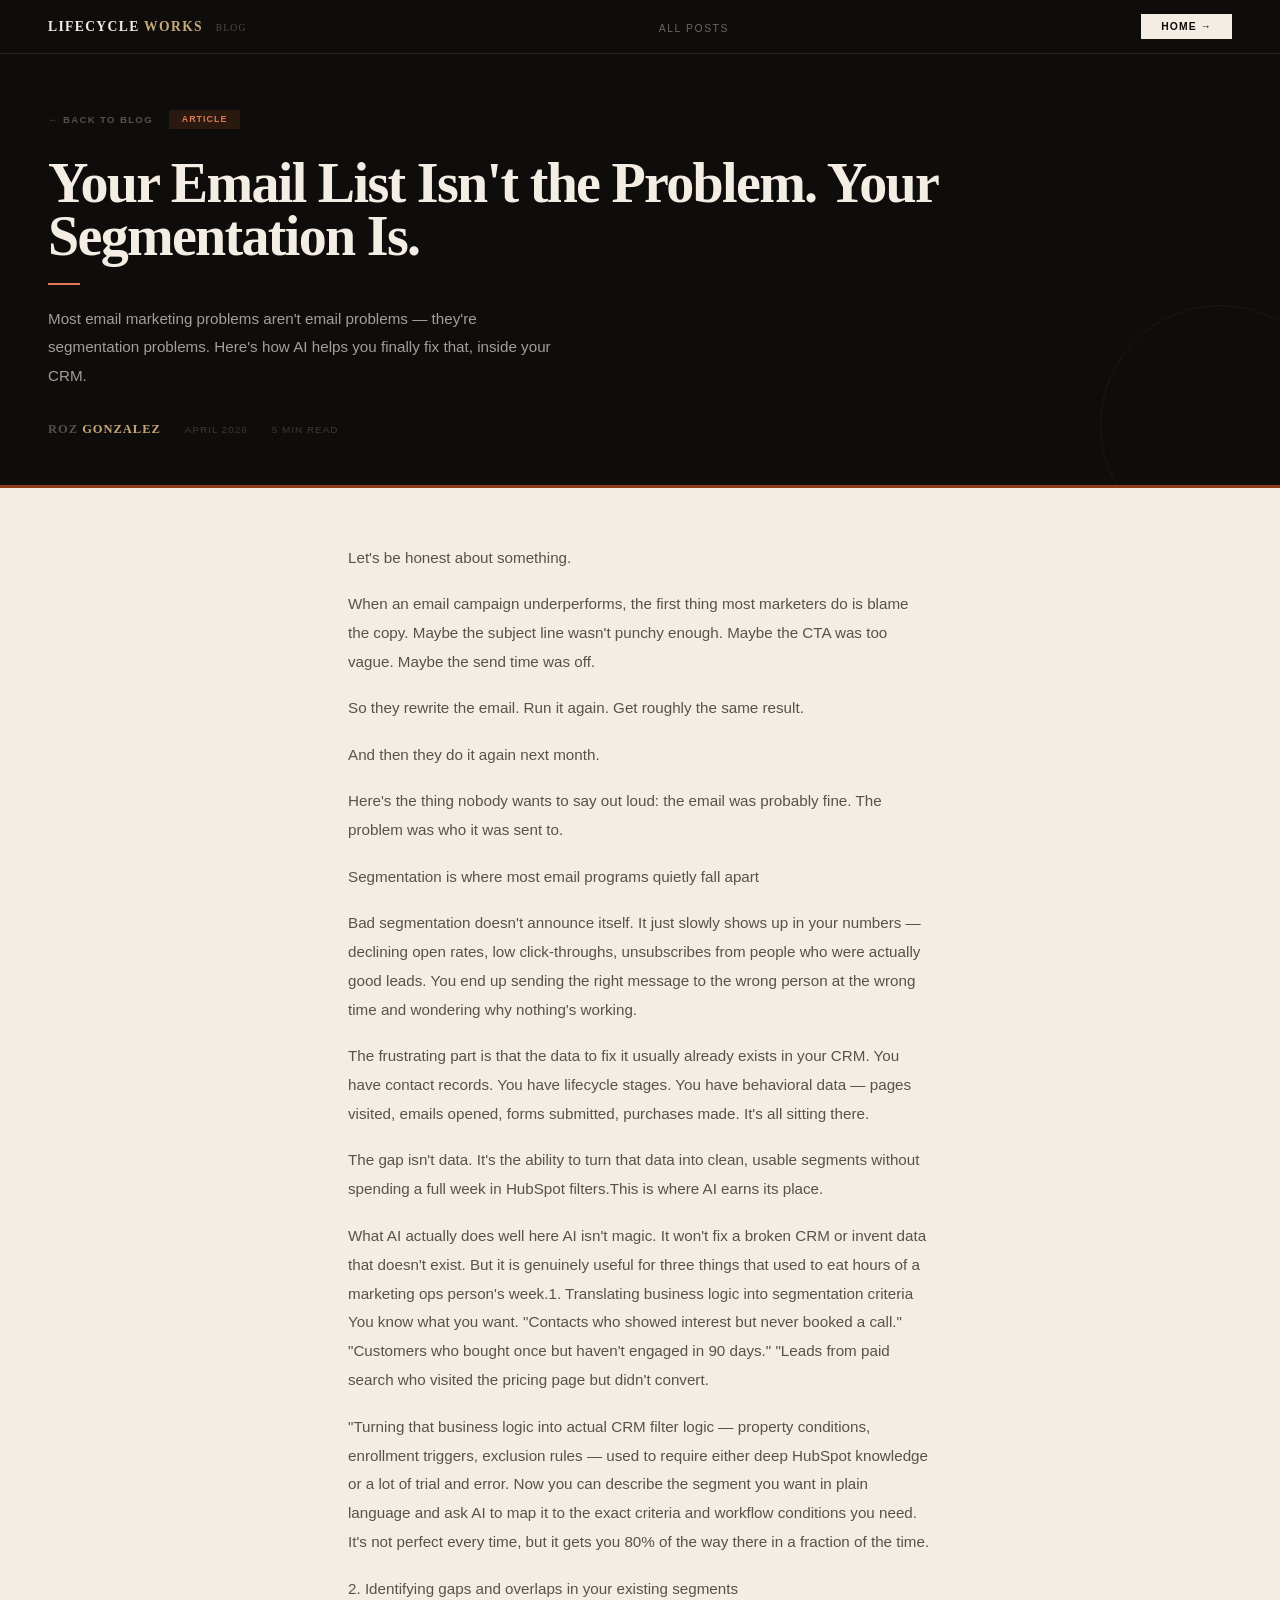
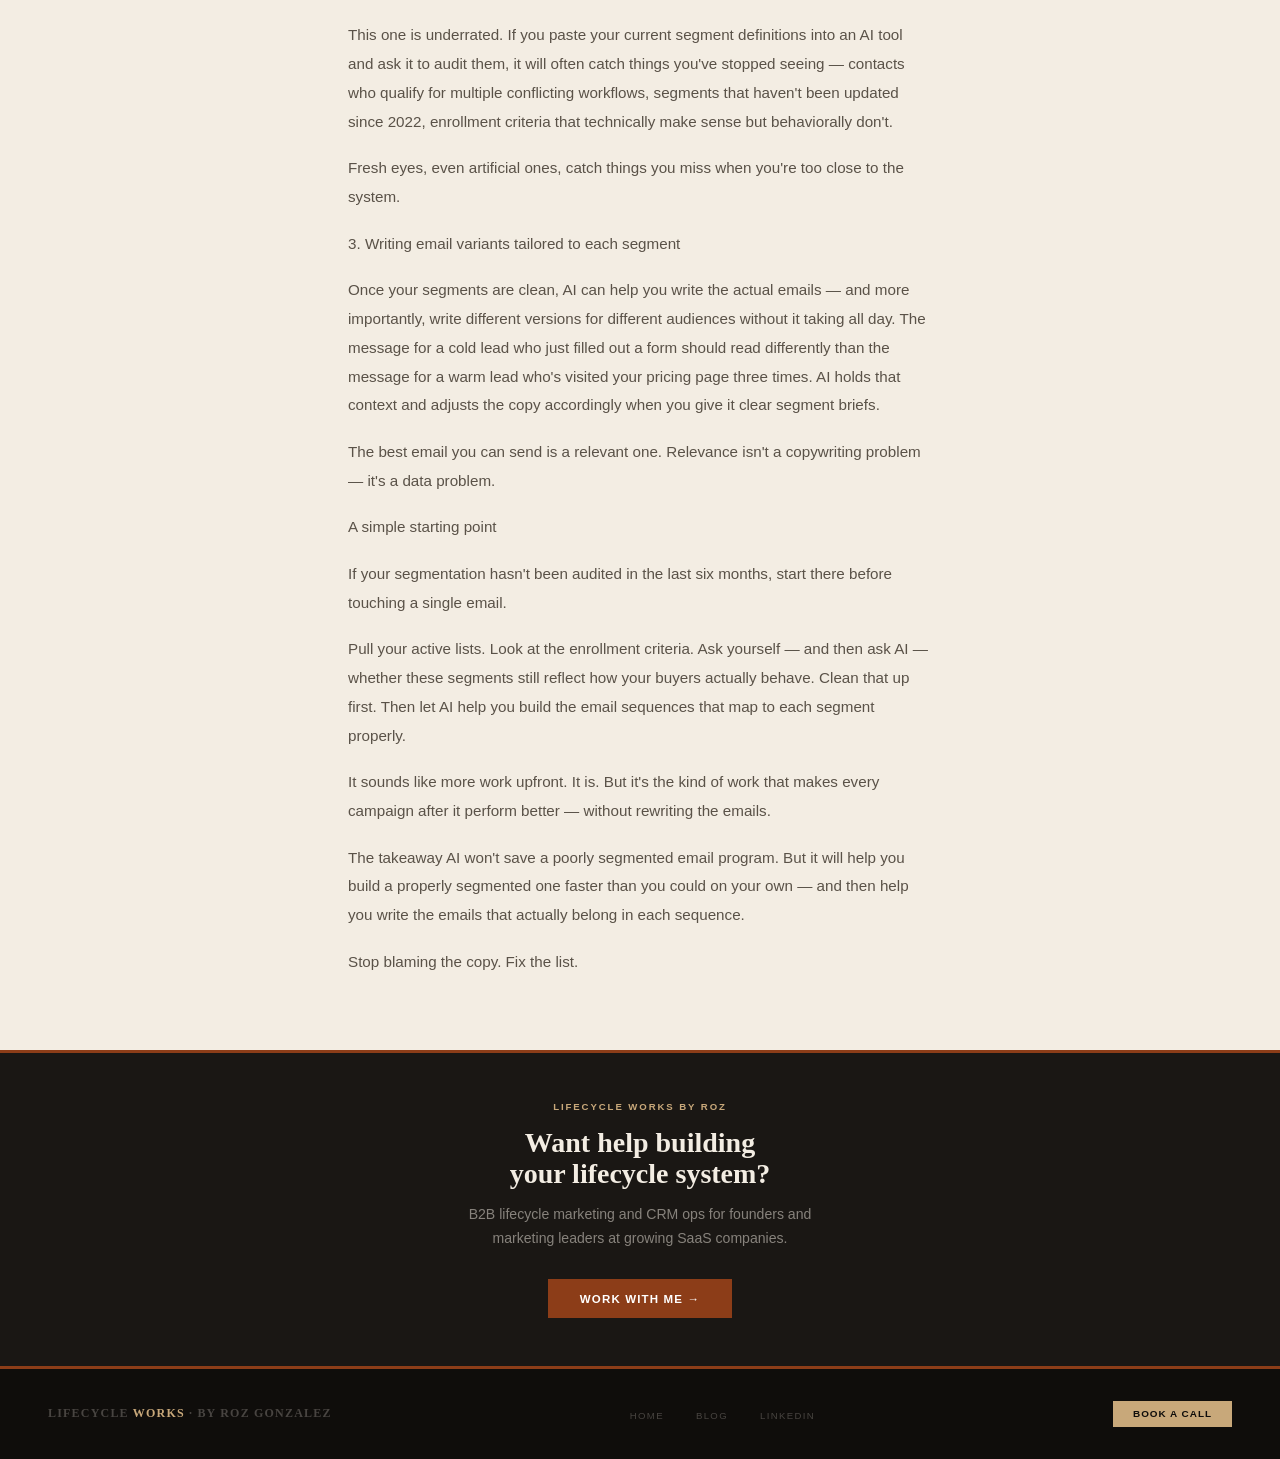
==== articles/your-email-list-isnt-the-problem-your-segmentation-is.html @ 169ff55f "Add: Your Email List Isn't the Problem. Your Segmentation Is." ====
<!DOCTYPE html>
<html lang="en">
<head>
<meta charset="UTF-8"/>
<meta name="viewport" content="width=device-width, initial-scale=1.0"/>
<title>Your Email List Isn't the Problem. Your Segmentation Is. — Lifecycle Works by Roz</title>
<meta name="description" content="Most email marketing problems aren't email problems — they're segmentation problems. Here's how AI helps you finally fix that, inside your CRM."/>
<meta name="author" content="Roz Gonzalez"/>
<meta name="robots" content="index, follow"/>
<link rel="canonical" href="https://blog.lifecycleworks.com/articles/your-email-list-isnt-the-problem-your-segmentation-is.html"/>
<meta property="og:type" content="article"/>
<meta property="og:site_name" content="Lifecycle Works Blog"/>
<meta property="og:title" content="Your Email List Isn't the Problem. Your Segmentation Is."/>
<meta property="og:description" content="Most email marketing problems aren't email problems — they're segmentation problems. Here's how AI helps you finally fix that, inside your CRM."/>
<meta property="og:url" content="https://blog.lifecycleworks.com/articles/your-email-list-isnt-the-problem-your-segmentation-is.html"/>
<meta property="og:image" content="https://blog.lifecycleworks.com/assets/og-default.jpg"/>
<meta property="og:image:width" content="1200"/>
<meta property="og:image:height" content="630"/>
<meta property="article:author" content="Roz Gonzalez"/>
<meta property="article:published_time" content="2026-04-02"/>
<meta name="twitter:card" content="summary_large_image"/>
<meta name="twitter:title" content="Your Email List Isn't the Problem. Your Segmentation Is."/>
<meta name="twitter:description" content="Most email marketing problems aren't email problems — they're segmentation problems. Here's how AI helps you finally fix that, inside your CRM."/>
<meta name="twitter:image" content="https://blog.lifecycleworks.com/assets/og-default.jpg"/>
<link href="https://fonts.cdnfonts.com/css/tex-gyre-termes" rel="stylesheet"/>
<link rel="stylesheet" href="../assets/style.css"/>
<style>
.post-cover{background:var(--ink);padding:3.5rem 3rem 3rem;position:relative;overflow:hidden;border-bottom:3px solid var(--wine);}
.post-cover::after{content:'';position:absolute;bottom:-60px;right:-60px;width:240px;height:240px;border-radius:50%;border:1px solid rgba(200,168,122,0.07);pointer-events:none;}
.post-eyebrow{display:flex;align-items:center;gap:1rem;margin-bottom:1.75rem;opacity:0;animation:fadeUp .5s ease .1s forwards;}
.post-back{font-size:.6rem;font-weight:700;letter-spacing:.14em;text-transform:uppercase;color:rgba(243,237,227,0.3);transition:color .2s;text-decoration:none;}
.post-back:hover{color:var(--sand);}
.post-back::before{content:'← ';}
.post-title{font-family:'TeX Gyre Termes','Times New Roman',serif;font-weight:800;font-size:clamp(2rem,5vw,3.5rem);line-height:.95;letter-spacing:-.03em;color:var(--txt-light);opacity:0;animation:fadeUp .6s ease .2s forwards;margin-bottom:1rem;}
.post-title em{font-style:italic;font-weight:300;color:var(--sand);display:block;}
.post-rule{width:32px;height:2px;background:var(--wine-lit);margin:1.25rem 0;opacity:0;animation:fadeIn .5s ease .35s forwards;}
.post-deck{font-size:.95rem;line-height:1.85;color:rgba(243,237,227,0.65);max-width:520px;opacity:0;animation:fadeUp .6s ease .4s forwards;}
.post-meta-row{margin-top:2rem;display:flex;align-items:center;gap:1.5rem;opacity:0;animation:fadeUp .5s ease .5s forwards;}
.post-author{font-family:'TeX Gyre Termes','Times New Roman',serif;font-weight:700;font-size:.78rem;letter-spacing:.08em;text-transform:uppercase;color:rgba(243,237,227,0.3);}
.post-author span{color:var(--sand);}
.post-date,.post-readtime{font-size:.62rem;letter-spacing:.1em;text-transform:uppercase;color:rgba(243,237,227,0.2);}
.post-body{max-width:680px;margin:0 auto;padding:3.5rem 3rem;}
.post-body h2{font-family:'TeX Gyre Termes','Times New Roman',serif;font-weight:800;font-size:1.6rem;line-height:1.1;letter-spacing:-.02em;color:var(--txt-dark);margin:2.5rem 0 .75rem;padding-top:1rem;border-top:1px solid var(--bdr-light);}
.post-body h2:first-child{border-top:none;margin-top:0;}
.post-body p{font-size:.95rem;line-height:1.9;color:var(--txt-mid);margin-bottom:1.1rem;}
.post-body p strong{color:var(--txt-dark);font-weight:500;}
.post-body p em{font-style:italic;}
.post-body blockquote{border-left:3px solid var(--wine-lit);padding:1rem 1.5rem;margin:2rem 0;background:var(--cream2);}
.post-body blockquote p{font-family:'TeX Gyre Termes','Times New Roman',serif;font-size:1.05rem;line-height:1.6;color:var(--txt-dark);font-weight:600;margin:0;}
.post-body ul{padding-left:1.5rem;margin:1rem 0 1.25rem;}
.post-body li{font-size:.92rem;line-height:1.85;color:var(--txt-mid);margin-bottom:.35rem;}
.callout-box{background:var(--ink);border-left:3px solid var(--wine-lit);padding:1.5rem 1.75rem;margin:2rem 0;}
.callout-box p{font-size:.9rem;line-height:1.75;color:rgba(243,237,227,0.75);margin:0;}
.post-divider{width:40px;height:1px;background:var(--wine);margin:2.5rem 0;}
.post-cta{background:var(--ink2);border-top:3px solid var(--wine);padding:3rem;text-align:center;}
.post-cta-label{font-size:.6rem;font-weight:700;letter-spacing:.2em;text-transform:uppercase;color:var(--sand);margin-bottom:1rem;display:block;}
.post-cta-title{font-family:'TeX Gyre Termes','Times New Roman',serif;font-weight:800;font-size:1.75rem;color:var(--txt-light);line-height:1.1;margin-bottom:.75rem;}
.post-cta-sub{font-size:.88rem;line-height:1.75;color:rgba(243,237,227,0.5);max-width:400px;margin:0 auto 1.75rem;}
.post-cta-btn{display:inline-block;background:var(--wine);color:#fff;font-family:'Helvetica World',Helvetica,Arial,sans-serif;font-weight:700;font-size:.72rem;letter-spacing:.1em;text-transform:uppercase;padding:.85rem 2rem;transition:background .2s;text-decoration:none;}
.post-cta-btn:hover{background:var(--wine-mid);}
.site-nav{background:var(--ink);border-bottom:1px solid var(--bdr-dark);padding:0 3rem;height:54px;display:flex;align-items:center;justify-content:space-between;position:sticky;top:0;z-index:100;}
.nav-logo{font-family:'TeX Gyre Termes','Times New Roman',serif;font-weight:800;font-size:.85rem;letter-spacing:.1em;text-transform:uppercase;color:var(--txt-light);text-decoration:none;}
.nav-logo span{color:var(--sand);}
.nav-logo em{font-style:normal;font-weight:300;font-size:.6rem;letter-spacing:.12em;color:rgba(243,237,227,0.28);margin-left:.5rem;text-transform:uppercase;}
.nav-links{display:flex;gap:2rem;list-style:none;}
.nav-links a{font-size:.65rem;font-weight:400;letter-spacing:.15em;text-transform:uppercase;color:rgba(243,237,227,0.4);transition:color .2s;text-decoration:none;}
.nav-links a:hover{color:var(--txt-light);}
.nav-cta{font-size:.65rem;font-weight:700;letter-spacing:.1em;text-transform:uppercase;color:var(--ink);background:var(--txt-light);padding:.45rem 1.25rem;transition:all .2s;text-decoration:none;}
.nav-cta:hover{background:var(--sand);}
.site-footer{background:var(--ink);border-top:3px solid var(--wine);padding:2rem 3rem;display:flex;justify-content:space-between;align-items:center;}
.footer-sig{font-family:'TeX Gyre Termes','Times New Roman',serif;font-weight:700;font-size:.75rem;letter-spacing:.1em;text-transform:uppercase;color:rgba(243,237,227,0.25);}
.footer-sig span{color:var(--sand);}
.footer-links{display:flex;gap:2rem;list-style:none;}
.footer-links a{font-size:.6rem;letter-spacing:.14em;text-transform:uppercase;color:rgba(243,237,227,0.25);transition:color .2s;text-decoration:none;}
.footer-links a:hover{color:var(--txt-light);}
.footer-cta{font-family:'Helvetica World',Helvetica,Arial,sans-serif;font-size:.62rem;font-weight:700;letter-spacing:.1em;text-transform:uppercase;color:var(--ink);background:var(--sand);padding:.45rem 1.25rem;transition:all .2s;white-space:nowrap;text-decoration:none;}
.footer-cta:hover{background:var(--wine-lit);color:#fff;}
.tag{font-size:.55rem;font-weight:700;letter-spacing:.12em;text-transform:uppercase;padding:.28rem .8rem;display:inline-block;}
.tag--dark-article{background:rgba(196,98,45,.15);color:var(--wine-lit);}
.tag--dark-guide{background:rgba(200,168,122,.12);color:var(--sand);}
@media(max-width:640px){.site-nav{padding:0 1.25rem;}.nav-links{display:none;}.post-cover{padding:2.5rem 1.25rem;}.post-body{padding:2.5rem 1.25rem;}.post-cta{padding:2.5rem 1.25rem;}.site-footer{flex-direction:column;gap:1rem;text-align:center;padding:1.5rem 1.25rem;}.footer-links{flex-wrap:wrap;justify-content:center;gap:1rem;}}
@keyframes fadeUp{from{opacity:0;transform:translateY(14px)}to{opacity:1;transform:translateY(0)}}
@keyframes fadeIn{from{opacity:0}to{opacity:1}}
</style>
</head>
<body>
<nav class="site-nav">
  <a class="nav-logo" href="../index.html">LIFECYCLE <span>WORKS</span> <em>Blog</em></a>
  <ul class="nav-links">
    <li><a href="../index.html">All Posts</a></li>
  </ul>
  <a href="https://lifecycleworks.com" class="nav-cta" target="_blank">Home →</a>
</nav>
<div class="post-cover">
  <div class="post-eyebrow">
    <a class="post-back" href="../index.html">Back to Blog</a>
    <span class="tag tag--dark-article">Article</span>
  </div>
  <h1 class="post-title">Your Email List Isn't the Problem. Your Segmentation Is.</h1>
  <div class="post-rule"></div>
  <p class="post-deck">Most email marketing problems aren't email problems — they're segmentation problems. Here's how AI helps you finally fix that, inside your CRM.</p>
  <div class="post-meta-row">
    <div class="post-author">ROZ <span>GONZALEZ</span></div>
    <div class="post-date">April 2026</div>
    <div class="post-readtime">5 min read</div>
  </div>
</div>
<div class="post-body">
<p>Let's be honest about something.</p>
<p>When an email campaign underperforms, the first thing most marketers do is blame the copy. Maybe the subject line wasn't punchy enough. Maybe the CTA was too vague. Maybe the send time was off.</p>
<p>So they rewrite the email. Run it again. Get roughly the same result.</p>
<p>And then they do it again next month.</p>
<p>Here's the thing nobody wants to say out loud: the email was probably fine. The problem was who it was sent to.</p>
<p>Segmentation is where most email programs quietly fall apart</p>
<p>Bad segmentation doesn't announce itself. It just slowly shows up in your numbers — declining open rates, low click-throughs, unsubscribes from people who were actually good leads. You end up sending the right message to the wrong person at the wrong time and wondering why nothing's working.</p>
<p>The frustrating part is that the data to fix it usually already exists in your CRM. You have contact records. You have lifecycle stages. You have behavioral data — pages visited, emails opened, forms submitted, purchases made. It's all sitting there.</p>
<p>The gap isn't data. It's the ability to turn that data into clean, usable segments without spending a full week in HubSpot filters.This is where AI earns its place.</p>
<p>What AI actually does well here AI isn't magic. It won't fix a broken CRM or invent data that doesn't exist. But it is genuinely useful for three things that used to eat hours of a marketing ops person's week.1. Translating business logic into segmentation criteria You know what you want. "Contacts who showed interest but never booked a call." "Customers who bought once but haven't engaged in 90 days." "Leads from paid search who visited the pricing page but didn't convert.</p>
<p>"Turning that business logic into actual CRM filter logic — property conditions, enrollment triggers, exclusion rules — used to require either deep HubSpot knowledge or a lot of trial and error. Now you can describe the segment you want in plain language and ask AI to map it to the exact criteria and workflow conditions you need. It's not perfect every time, but it gets you 80% of the way there in a fraction of the time.</p>
<p>2. Identifying gaps and overlaps in your existing segments</p>
<p>This one is underrated. If you paste your current segment definitions into an AI tool and ask it to audit them, it will often catch things you've stopped seeing — contacts who qualify for multiple conflicting workflows, segments that haven't been updated since 2022, enrollment criteria that technically make sense but behaviorally don't.</p>
<p>Fresh eyes, even artificial ones, catch things you miss when you're too close to the system.</p>
<p>3. Writing email variants tailored to each segment</p>
<p>Once your segments are clean, AI can help you write the actual emails — and more importantly, write different versions for different audiences without it taking all day. The message for a cold lead who just filled out a form should read differently than the message for a warm lead who's visited your pricing page three times. AI holds that context and adjusts the copy accordingly when you give it clear segment briefs.</p>
<p>The best email you can send is a relevant one. Relevance isn't a copywriting problem — it's a data problem.</p>
<p>A simple starting point</p>
<p>If your segmentation hasn't been audited in the last six months, start there before touching a single email.</p>
<p>Pull your active lists. Look at the enrollment criteria. Ask yourself — and then ask AI — whether these segments still reflect how your buyers actually behave. Clean that up first. Then let AI help you build the email sequences that map to each segment properly.</p>
<p>It sounds like more work upfront. It is. But it's the kind of work that makes every campaign after it perform better — without rewriting the emails.</p>
<p>The takeaway AI won't save a poorly segmented email program. But it will help you build a properly segmented one faster than you could on your own — and then help you write the emails that actually belong in each sequence.</p>
<p>Stop blaming the copy. Fix the list.</p>

</div>
<div class="post-cta">
  <span class="post-cta-label">Lifecycle Works by Roz</span>
  <div class="post-cta-title">Want help building<br>your lifecycle system?</div>
  <p class="post-cta-sub">B2B lifecycle marketing and CRM ops for founders and marketing leaders at growing SaaS companies.</p>
  <a href="https://lifecycleworks.com" class="post-cta-btn" target="_blank">Work With Me →</a>
</div>
<footer class="site-footer">
  <div class="footer-sig">LIFECYCLE <span>WORKS</span> · By Roz Gonzalez</div>
  <ul class="footer-links">
    <li><a href="https://lifecycleworks.com" target="_blank">Home</a></li>
    <li><a href="../index.html">Blog</a></li>
    <li><a href="https://linkedin.com/in/rozzgonzalez" target="_blank">LinkedIn</a></li>
  </ul>
  <a href="https://calendly.com/rozzanagonzalez/15min" target="_blank" class="footer-cta">Book a Call</a>
</footer>
</body>
</html>
---- assets/style.css ----
/* ═══════════════════════════════════════════════
   LIFECYCLE WORKS — Shared Brand Stylesheet
   blog.lifecycleworks.com
   Version 1.0
═══════════════════════════════════════════════ */

@font-face {
  font-family: 'Helvetica World';
  src: local('Helvetica World'), local('HelveticaWorld'), local('Helvetica World Regular');
  font-weight: 300 800;
  font-style: normal;
}
@font-face {
  font-family: 'Helvetica World';
  src: local('Helvetica World Italic'), local('HelveticaWorld-Italic');
  font-weight: 300 800;
  font-style: italic;
}

/* ── TOKENS ── */
:root {
  --ink:       #0f0d0b;
  --ink2:      #1a1714;
  --cream:     #f3ede3;
  --cream2:    #ebe4d8;
  --cream3:    #e0d8ca;
  --wine:      #8c3d18;
  --wine-mid:  #c4622d;
  --wine-lit:  #e07a52;
  --sand:      #c8a87a;
  --txt-dark:  #1a1714;
  --txt-mid:   #5a5248;
  --txt-soft:  #8a8278;
  --txt-light: #f3ede3;
  --txt-dim:   rgba(243,237,227,0.5);
  --bdr-light: rgba(26,23,20,0.1);
  --bdr-dark:  rgba(243,237,227,0.1);
}

/* ── RESET ── */
*,*::before,*::after { margin:0; padding:0; box-sizing:border-box; }
html { scroll-behavior:smooth; font-size:16px; }
body {
  background:var(--cream);
  color:var(--txt-dark);
  font-family:'Helvetica World', Helvetica, Arial, sans-serif;
  font-weight:300;
  overflow-x:hidden;
  -webkit-font-smoothing:antialiased;
}
a { text-decoration:none; }
img { display:block; max-width:100%; }
::-webkit-scrollbar { width:2px; }
::-webkit-scrollbar-track { background:var(--ink); }
::-webkit-scrollbar-thumb { background:var(--sand); }

/* ── NAV ── */
.site-nav {
  background:var(--ink);
  border-bottom:1px solid var(--bdr-dark);
  padding:0 3rem;
  height:54px;
  display:flex; align-items:center; justify-content:space-between;
  position:sticky; top:0; z-index:100;
}
.nav-logo {
  font-family:'TeX Gyre Termes','Times New Roman',serif;
  font-weight:800; font-size:.85rem;
  letter-spacing:.1em; text-transform:uppercase;
  color:var(--txt-light);
}
.nav-logo span { color:var(--sand); }
.nav-logo em {
  font-style:normal; font-weight:300;
  font-size:.6rem; letter-spacing:.12em;
  color:rgba(243,237,227,0.28); margin-left:.5rem;
  text-transform:uppercase;
}
.nav-links {
  display:flex; gap:2rem; list-style:none;
}
.nav-links a {
  font-size:.65rem; font-weight:400;
  letter-spacing:.15em; text-transform:uppercase;
  color:rgba(243,237,227,0.4);
  transition:color .2s;
}
.nav-links a:hover,
.nav-links a.active { color:var(--txt-light); }
.nav-cta {
  font-size:.65rem; font-weight:700;
  letter-spacing:.1em; text-transform:uppercase;
  color:var(--ink); background:var(--txt-light);
  padding:.45rem 1.25rem;
  transition:all .2s;
}
.nav-cta:hover { background:var(--sand); }

/* ── TYPOGRAPHY ── */
.t-label {
  font-family:'Helvetica World', Helvetica, Arial, sans-serif;
  font-weight:600; font-size:.58rem;
  letter-spacing:.22em; text-transform:uppercase;
  display:flex; align-items:center; gap:.65rem;
}
.t-label::before { content:''; width:18px; height:1px; flex-shrink:0; }
.t-label--dark  { color:var(--wine-mid); }
.t-label--dark::before  { background:var(--wine-mid); }
.t-label--light { color:var(--sand); }
.t-label--light::before { background:var(--sand); }

.t-display {
  font-family:'TeX Gyre Termes','Times New Roman',serif;
  font-weight:800; line-height:.93; letter-spacing:-.03em;
}
.t-display em { font-style:italic; font-weight:300; }
.t-display--on-dark  { color:var(--txt-light); }
.t-display--on-dark em  { color:var(--sand); }
.t-display--on-light { color:var(--txt-dark); }
.t-display--on-light em { color:var(--wine); }
.t-display--xl { font-size:clamp(3rem,6vw,5rem); }
.t-display--lg { font-size:clamp(2rem,4vw,3.2rem); }
.t-display--md { font-size:clamp(1.5rem,3vw,2.2rem); }

/* ── SECTIONS ── */
.section { padding:3.5rem 3rem; }
.section--dark  { background:var(--ink);  border-bottom:1px solid var(--bdr-dark); }
.section--dark2 { background:var(--ink2); border-bottom:1px solid var(--bdr-dark); }
.section--cream  { background:var(--cream);  border-bottom:1px solid var(--bdr-light); }
.section--cream2 { background:var(--cream2); border-bottom:1px solid var(--bdr-light); }
.section--cream3 { background:var(--cream3); border-bottom:1px solid var(--bdr-light); }

/* ── CHIPS / TAGS ── */
.tag {
  font-size:.55rem; font-weight:700;
  letter-spacing:.12em; text-transform:uppercase;
  padding:.28rem .8rem;
  display:inline-block;
}
.tag--article { background:rgba(140,61,24,.1); color:var(--wine-mid); }
.tag--guide   { background:rgba(200,168,122,.15); color:#8a6a3a; }
.tag--dark-article { background:rgba(196,98,45,.15); color:var(--wine-lit); }
.tag--dark-guide   { background:rgba(200,168,122,.12); color:var(--sand); }

/* ── FOOTER ── */
.site-footer {
  background:var(--ink);
  border-top:3px solid var(--wine);
  padding:2rem 3rem;
  display:flex; justify-content:space-between; align-items:center;
}
.footer-sig {
  font-family:'TeX Gyre Termes','Times New Roman',serif;
  font-weight:700; font-size:.75rem;
  letter-spacing:.1em; text-transform:uppercase;
  color:rgba(243,237,227,0.25);
}
.footer-sig span { color:var(--sand); }
.footer-links { display:flex; gap:2rem; list-style:none; }
.footer-links a {
  font-size:.6rem; letter-spacing:.14em; text-transform:uppercase;
  color:rgba(243,237,227,0.25); transition:color .2s;
}
.footer-links a:hover { color:var(--txt-light); }

/* ── ANIMATIONS ── */
@keyframes fadeUp { from{opacity:0;transform:translateY(14px)} to{opacity:1;transform:translateY(0)} }
@keyframes fadeIn { from{opacity:0} to{opacity:1} }

/* ── MOBILE ── */
@media(max-width:640px){
  .site-nav { padding:0 1.25rem; }
  .nav-links { display:none; }
  .section { padding:2.5rem 1.25rem; }
  .site-footer { flex-direction:column; gap:1rem; text-align:center; padding:1.5rem 1.25rem; }
  .footer-links { flex-wrap:wrap; justify-content:center; gap:1rem; }
}
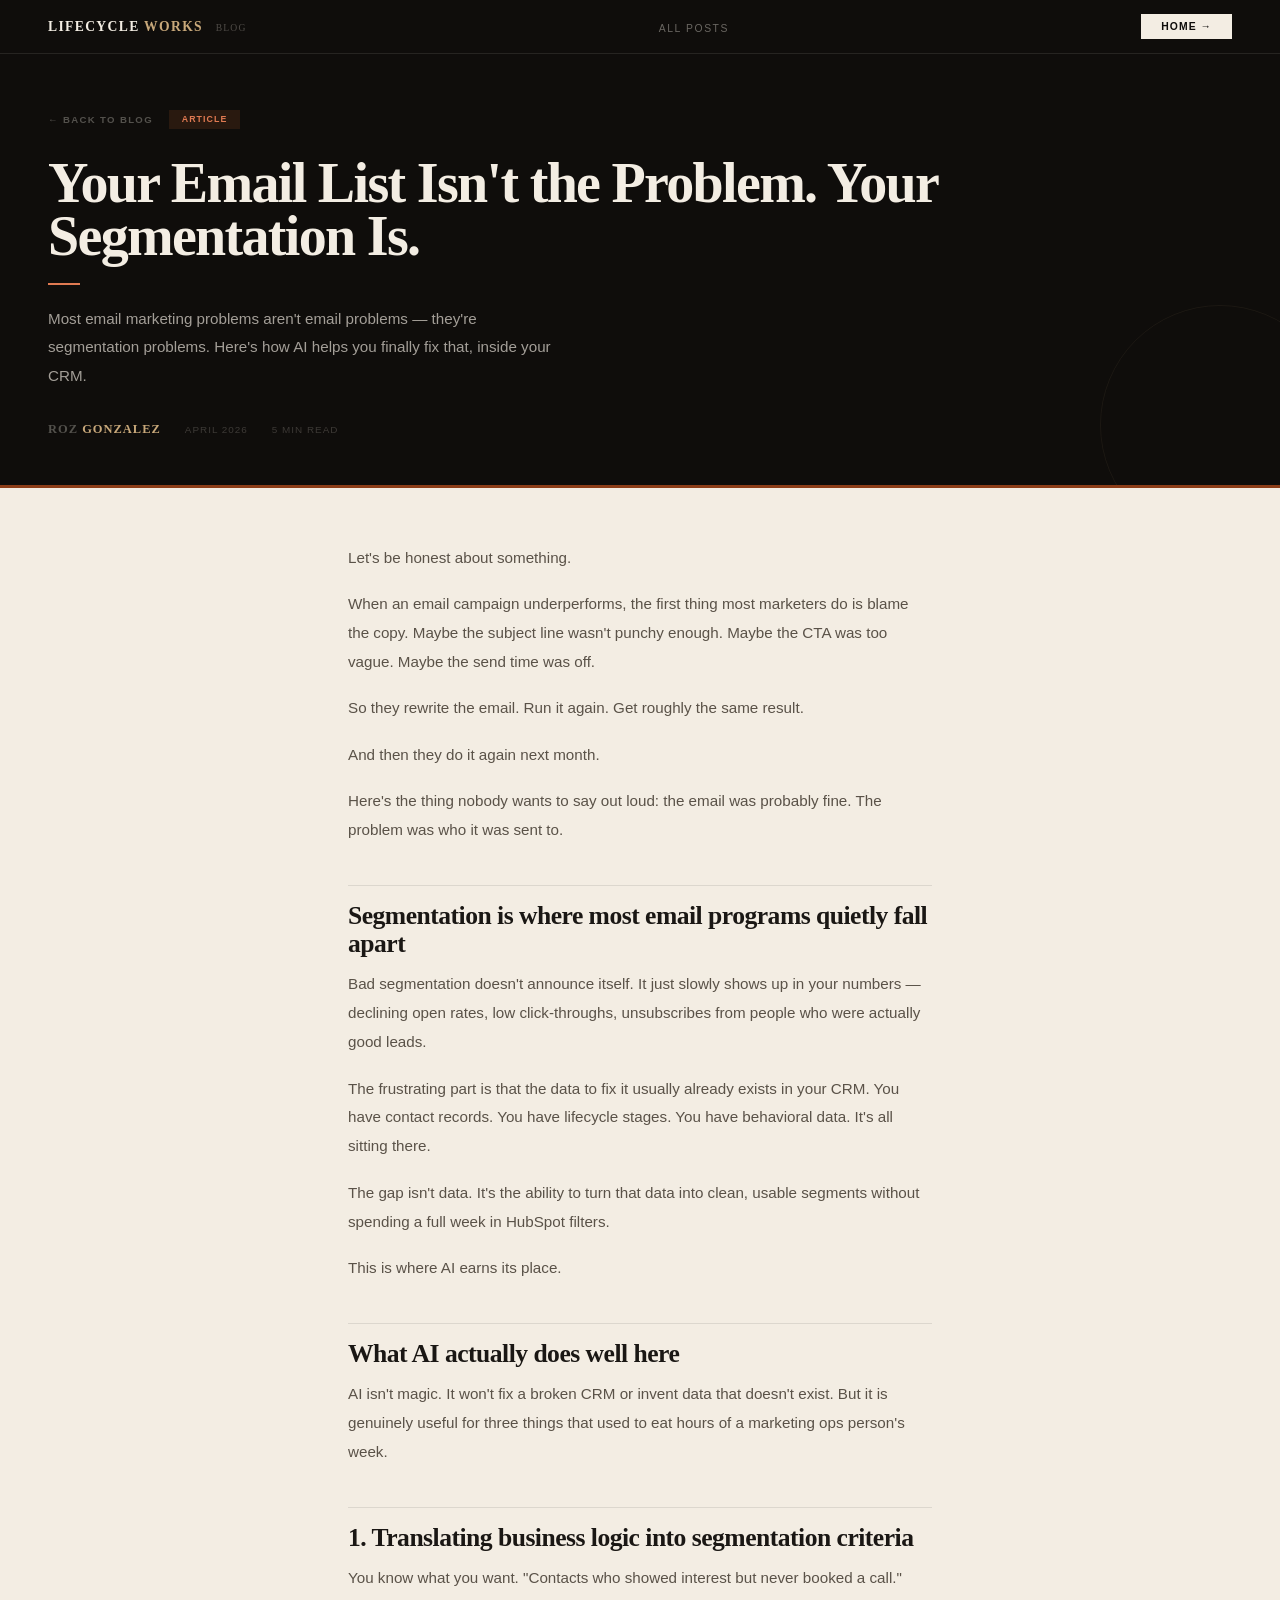
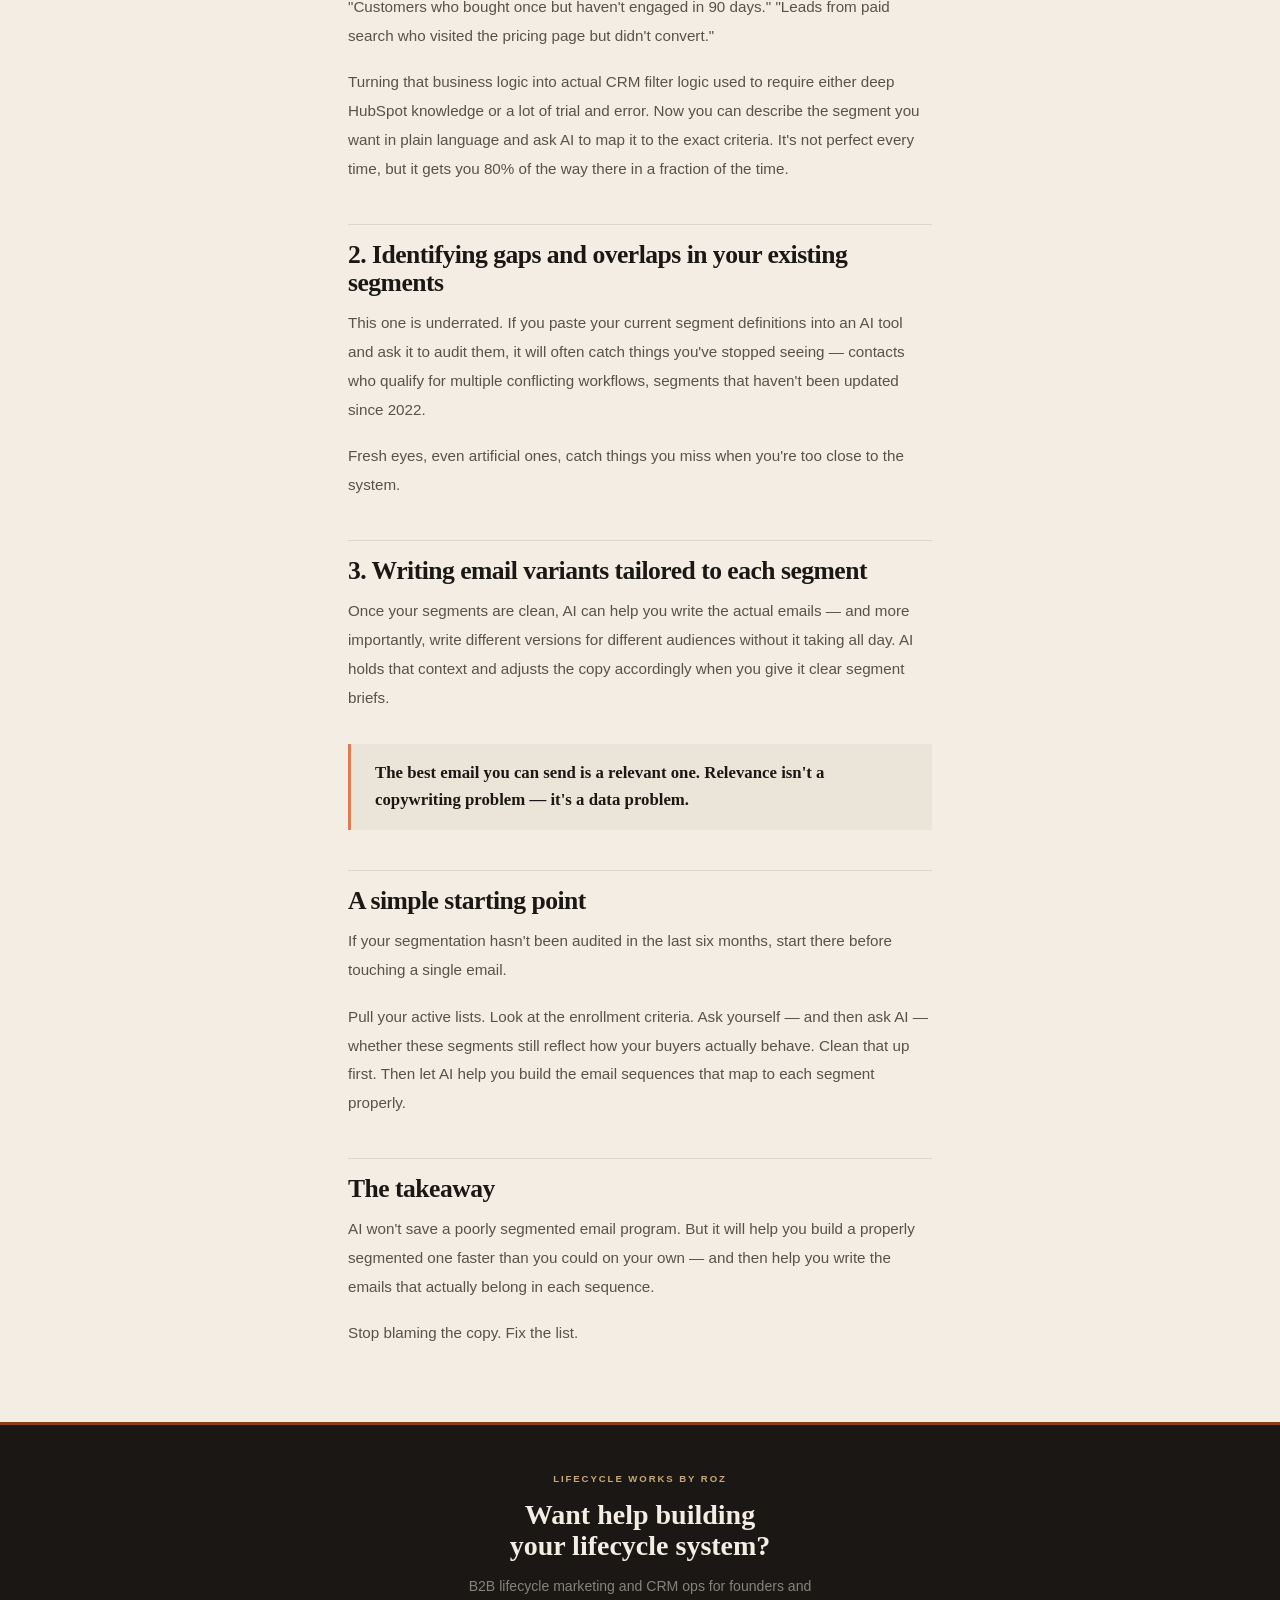
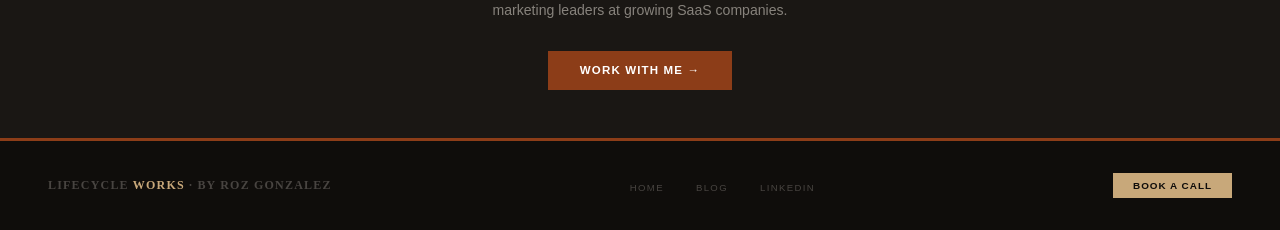
==== commit 32fea7f0: "Add: Your Email List Isn't the Problem. Your Segmentation Is." ====
--- a/articles/your-email-list-isnt-the-problem-your-segmentation-is.html
+++ b/articles/your-email-list-isnt-the-problem-your-segmentation-is.html
@@ -111,23 +111,27 @@
 <p>So they rewrite the email. Run it again. Get roughly the same result.</p>
 <p>And then they do it again next month.</p>
 <p>Here's the thing nobody wants to say out loud: the email was probably fine. The problem was who it was sent to.</p>
-<p>Segmentation is where most email programs quietly fall apart</p>
-<p>Bad segmentation doesn't announce itself. It just slowly shows up in your numbers — declining open rates, low click-throughs, unsubscribes from people who were actually good leads. You end up sending the right message to the wrong person at the wrong time and wondering why nothing's working.</p>
-<p>The frustrating part is that the data to fix it usually already exists in your CRM. You have contact records. You have lifecycle stages. You have behavioral data — pages visited, emails opened, forms submitted, purchases made. It's all sitting there.</p>
-<p>The gap isn't data. It's the ability to turn that data into clean, usable segments without spending a full week in HubSpot filters.This is where AI earns its place.</p>
-<p>What AI actually does well here AI isn't magic. It won't fix a broken CRM or invent data that doesn't exist. But it is genuinely useful for three things that used to eat hours of a marketing ops person's week.1. Translating business logic into segmentation criteria You know what you want. "Contacts who showed interest but never booked a call." "Customers who bought once but haven't engaged in 90 days." "Leads from paid search who visited the pricing page but didn't convert.</p>
-<p>"Turning that business logic into actual CRM filter logic — property conditions, enrollment triggers, exclusion rules — used to require either deep HubSpot knowledge or a lot of trial and error. Now you can describe the segment you want in plain language and ask AI to map it to the exact criteria and workflow conditions you need. It's not perfect every time, but it gets you 80% of the way there in a fraction of the time.</p>
-<p>2. Identifying gaps and overlaps in your existing segments</p>
-<p>This one is underrated. If you paste your current segment definitions into an AI tool and ask it to audit them, it will often catch things you've stopped seeing — contacts who qualify for multiple conflicting workflows, segments that haven't been updated since 2022, enrollment criteria that technically make sense but behaviorally don't.</p>
+<h2>Segmentation is where most email programs quietly fall apart</h2>
+<p>Bad segmentation doesn't announce itself. It just slowly shows up in your numbers — declining open rates, low click-throughs, unsubscribes from people who were actually good leads.</p>
+<p>The frustrating part is that the data to fix it usually already exists in your CRM. You have contact records. You have lifecycle stages. You have behavioral data. It's all sitting there.</p>
+<p>The gap isn't data. It's the ability to turn that data into clean, usable segments without spending a full week in HubSpot filters.</p>
+<p>This is where AI earns its place.</p>
+<h2>What AI actually does well here</h2>
+<p>AI isn't magic. It won't fix a broken CRM or invent data that doesn't exist. But it is genuinely useful for three things that used to eat hours of a marketing ops person's week.</p>
+<h2>1. Translating business logic into segmentation criteria</h2>
+<p>You know what you want. "Contacts who showed interest but never booked a call." "Customers who bought once but haven't engaged in 90 days." "Leads from paid search who visited the pricing page but didn't convert."</p>
+<p>Turning that business logic into actual CRM filter logic used to require either deep HubSpot knowledge or a lot of trial and error. Now you can describe the segment you want in plain language and ask AI to map it to the exact criteria. It's not perfect every time, but it gets you 80% of the way there in a fraction of the time.</p>
+<h2>2. Identifying gaps and overlaps in your existing segments</h2>
+<p>This one is underrated. If you paste your current segment definitions into an AI tool and ask it to audit them, it will often catch things you've stopped seeing — contacts who qualify for multiple conflicting workflows, segments that haven't been updated since 2022.</p>
 <p>Fresh eyes, even artificial ones, catch things you miss when you're too close to the system.</p>
-<p>3. Writing email variants tailored to each segment</p>
-<p>Once your segments are clean, AI can help you write the actual emails — and more importantly, write different versions for different audiences without it taking all day. The message for a cold lead who just filled out a form should read differently than the message for a warm lead who's visited your pricing page three times. AI holds that context and adjusts the copy accordingly when you give it clear segment briefs.</p>
-<p>The best email you can send is a relevant one. Relevance isn't a copywriting problem — it's a data problem.</p>
-<p>A simple starting point</p>
+<h2>3. Writing email variants tailored to each segment</h2>
+<p>Once your segments are clean, AI can help you write the actual emails — and more importantly, write different versions for different audiences without it taking all day. AI holds that context and adjusts the copy accordingly when you give it clear segment briefs.</p>
+<blockquote><p>The best email you can send is a relevant one. Relevance isn't a copywriting problem — it's a data problem.</p></blockquote>
+<h2>A simple starting point</h2>
 <p>If your segmentation hasn't been audited in the last six months, start there before touching a single email.</p>
 <p>Pull your active lists. Look at the enrollment criteria. Ask yourself — and then ask AI — whether these segments still reflect how your buyers actually behave. Clean that up first. Then let AI help you build the email sequences that map to each segment properly.</p>
-<p>It sounds like more work upfront. It is. But it's the kind of work that makes every campaign after it perform better — without rewriting the emails.</p>
-<p>The takeaway AI won't save a poorly segmented email program. But it will help you build a properly segmented one faster than you could on your own — and then help you write the emails that actually belong in each sequence.</p>
+<h2>The takeaway</h2>
+<p>AI won't save a poorly segmented email program. But it will help you build a properly segmented one faster than you could on your own — and then help you write the emails that actually belong in each sequence.</p>
 <p>Stop blaming the copy. Fix the list.</p>
 
 </div>
